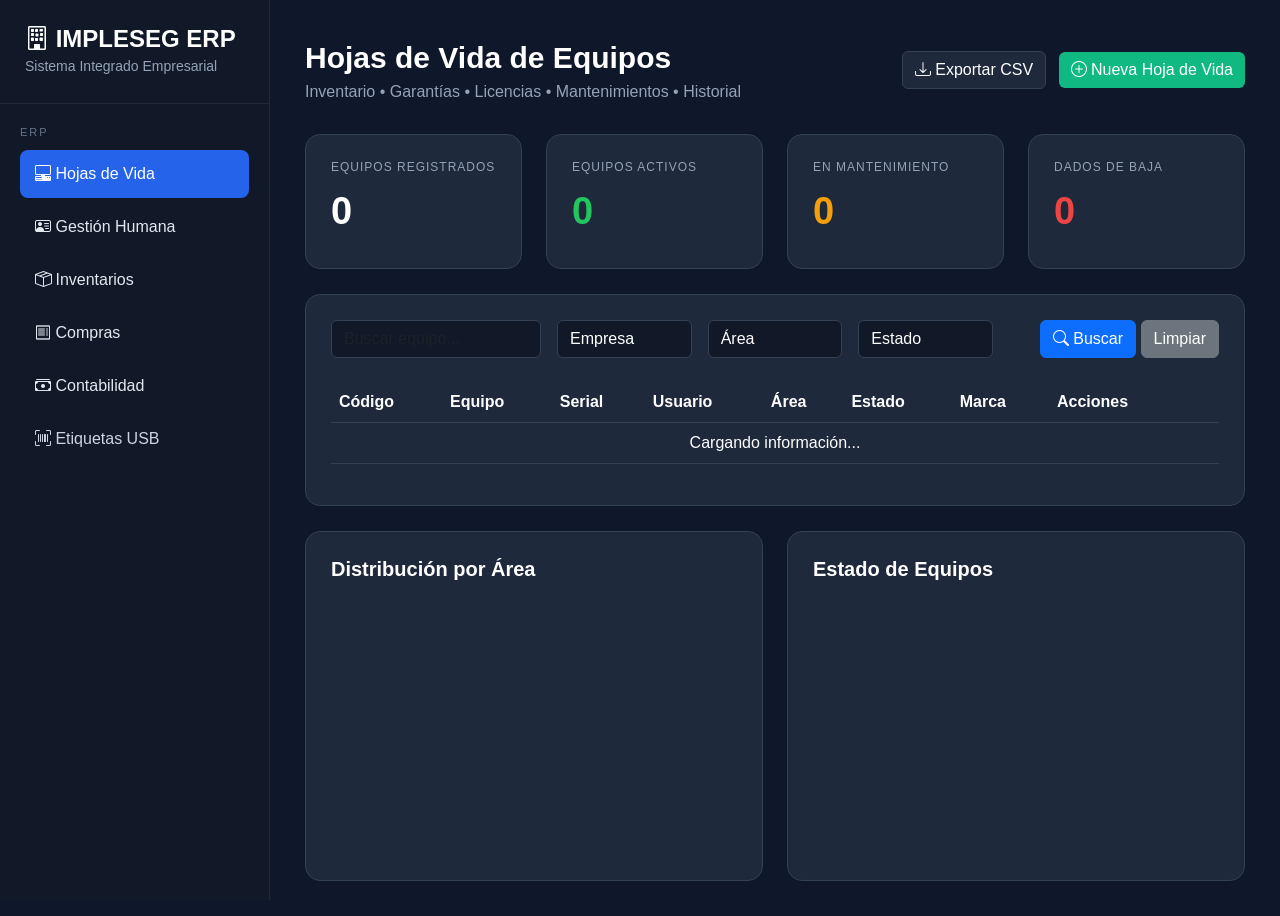
==== app/templates/index.html @ 0f2c344d "V3.0.1 - Reorganización módulo hojas de vida" ====
<!DOCTYPE html>
<html lang="es">

<head>

    <meta charset="UTF-8">

    <meta name="viewport"
          content="width=device-width, initial-scale=1">

    <title>IMPLESEG ERP | Hojas de Vida de Equipos</title>

    <link href="https://cdn.jsdelivr.net/npm/bootstrap@5.3.3/dist/css/bootstrap.min.css"
          rel="stylesheet">

    <link href="https://cdn.jsdelivr.net/npm/bootstrap-icons@1.11.3/font/bootstrap-icons.min.css"
          rel="stylesheet">

    <style>

        *{
            margin:0;
            padding:0;
            box-sizing:border-box;
        }

        body{

            background:#0f172a;

            color:#e2e8f0;

            font-family:
            "Segoe UI",
            sans-serif;

            overflow-x:hidden;

        }

        a{

            text-decoration:none;

        }

        .sidebar{

            position:fixed;

            left:0;

            top:0;

            width:270px;

            height:100vh;

            background:#111827;

            border-right:1px solid #1f2937;

            overflow:auto;

        }

        .brand{

            padding:25px;

            border-bottom:1px solid #1f2937;

        }

        .brand h4{

            margin:0;

            color:white;

            font-weight:700;

        }

        .brand small{

            color:#94a3b8;

        }

        .menu{

            padding:20px;

        }

        .menu-title{

            color:#64748b;

            font-size:11px;

            letter-spacing:2px;

            margin-bottom:10px;

            text-transform:uppercase;

        }

        .menu a{

            display:block;

            color:#cbd5e1;

            padding:12px 15px;

            border-radius:8px;

            margin-bottom:5px;

            transition:.2s;

        }

        .menu a:hover{

            background:#1e293b;

        }

        .menu .active{

            background:#2563eb;

            color:white;

        }

        .content{

            margin-left:270px;

            padding:35px;

        }

        .topbar{

            display:flex;

            justify-content:space-between;

            align-items:center;

            margin-bottom:30px;

        }

        .page-title{

            font-size:30px;

            font-weight:700;

            color:white;

        }

        .page-subtitle{

            color:#94a3b8;

        }

        .btn-success{

            background:#10b981;

            border:none;

        }

        .btn-success:hover{

            background:#059669;

        }

        .btn-dark{

            background:#1e293b;

            border:1px solid #334155;

        }

        .kpi-card{

            background:#1e293b;

            border-radius:15px;

            padding:25px;

            border:1px solid #334155;

            height:100%;

        }

        .kpi-card h6{

            color:#94a3b8;

            text-transform:uppercase;

            font-size:12px;

            letter-spacing:1px;

        }

        .kpi-card h2{

            color:white;

            margin-top:15px;

            font-size:38px;

            font-weight:700;

        }

        .panel{

            margin-top:25px;

            background:#1e293b;

            border-radius:15px;

            border:1px solid #334155;

            padding:25px;

        }

        .panel-title{

            color:white;

            font-weight:600;

            margin-bottom:20px;

        }

        .table-dark{

            --bs-table-bg:#1e293b;

            --bs-table-striped-bg:#17202e;

            --bs-table-border-color:#334155;

        }

        .form-control,
        .form-select{

            background:#111827;

            border:1px solid #334155;

            color:white;

        }

        .form-control:focus,
        .form-select:focus{

            background:#111827;

            color:white;

        }

        .badge-ok{

            background:#10b981;

        }

        .badge-warning{

            background:#f59e0b;

        }

        .badge-danger{

            background:#ef4444;

        }

        .chart-box{

            min-height:350px;

        }

    </style>

</head>

<body>

<div class="sidebar">

    <div class="brand">

        <h4>

            <i class="bi bi-building"></i>

            IMPLESEG ERP

        </h4>

        <small>

            Sistema Integrado Empresarial

        </small>

    </div>

    <div class="menu">

        <div class="menu-title">

            ERP

        </div>

        <a class="active">

            <i class="bi bi-pc-display-horizontal"></i>

            Hojas de Vida

        </a>

        <a>

            <i class="bi bi-person-vcard"></i>

            Gestión Humana

        </a>

        <a>

            <i class="bi bi-box-seam"></i>

            Inventarios

        </a>

        <a>

            <i class="bi bi-receipt"></i>

            Compras

        </a>

        <a>

            <i class="bi bi-cash-stack"></i>

            Contabilidad

        </a>

        <a href="/etiquetas/">

            <i class="bi bi-upc-scan"></i>

            Etiquetas USB

        </a>

    </div>

</div>

<div class="content">

<div class="topbar">

<div>

<div class="page-title">

Hojas de Vida de Equipos

</div>

<div class="page-subtitle">

Inventario • Garantías • Licencias • Mantenimientos • Historial

</div>

</div>

<div>

<button
class="btn btn-dark me-2"
id="btnExportar">

<i class="bi bi-download"></i>

Exportar CSV

</button>

<button
class="btn btn-success"
id="btnNuevo">

<i class="bi bi-plus-circle"></i>

Nueva Hoja de Vida

</button>

</div>

</div>

<div class="row g-4">

<div class="col-lg-3">

<div class="kpi-card">

<h6>

Equipos Registrados

</h6>

<h2 id="kpiTotal">

0

</h2>

</div>

</div>

<div class="col-lg-3">

<div class="kpi-card">

<h6>

Equipos Activos

</h6>

<h2
id="kpiActivos"
style="color:#22c55e;">

0

</h2>

</div>

</div>

<div class="col-lg-3">

<div class="kpi-card">

<h6>

En Mantenimiento

</h6>

<h2
id="kpiMantenimiento"
style="color:#f59e0b;">

0

</h2>

</div>

</div>

<div class="col-lg-3">

<div class="kpi-card">

<h6>

Dados de Baja

</h6>

<h2
id="kpiBaja"
style="color:#ef4444;">

0

</h2>

</div>

</div>

</div>

<div class="panel">

<div class="row g-3 mb-4">

<div class="col-lg-3">

<input
type="text"
class="form-control"
id="buscar"
placeholder="Buscar equipo...">

</div>

<div class="col-lg-2">

<select
class="form-select"
id="filtroEmpresa">

<option value="">Empresa</option>

</select>

</div>

<div class="col-lg-2">

<select
class="form-select"
id="filtroArea">

<option value="">Área</option>

</select>

</div>

<div class="col-lg-2">

<select
class="form-select"
id="filtroEstado">

<option value="">Estado</option>

</select>

</div>

<div class="col-lg-3 text-end">

<button
class="btn btn-primary"
id="btnBuscar">

<i class="bi bi-search"></i>

Buscar

</button>

<button
class="btn btn-secondary"
id="btnLimpiar">

Limpiar

</button>

</div>

</div>

<div class="table-responsive">

<table
class="table table-dark table-hover align-middle">

<thead>

<tr>

<th>Código</th>

<th>Equipo</th>

<th>Serial</th>

<th>Usuario</th>

<th>Área</th>

<th>Estado</th>

<th>Marca</th>

<th width="170">

Acciones

</th>

</tr>

</thead>

<tbody id="tablaEquipos">

<tr>

<td colspan="8"
class="text-center">

Cargando información...

</td>

</tr>

</tbody>

</table>

</div>

</div>

<div class="row">

<div class="col-lg-6">

<div class="panel chart-box">

<h5 class="panel-title">

Distribución por Área

</h5>

<div id="graficaAreas">

</div>

</div>

</div>

<div class="col-lg-6">

<div class="panel chart-box">

<h5 class="panel-title">

Estado de Equipos

</h5>

<div id="graficaEstados">

</div>

</div>

</div>

</div>

<div
class="modal fade"
id="modalEquipo"
tabindex="-1">

<div class="modal-dialog modal-xl">

<div class="modal-content bg-dark text-light">

<div class="modal-header border-secondary">

<h5>

Nueva Hoja de Vida

</h5>

<button
class="btn-close btn-close-white"
data-bs-dismiss="modal">

</button>

</div>

<div class="modal-body">

<form
id="formEquipo">

<div class="row g-3">

<div class="col-lg-3">

<label>

Código

</label>

<input
id="codigo"
class="form-control">

</div>

<div class="col-lg-5">

<label>

Nombre Equipo

</label>

<input
id="nombre_equipo"
class="form-control">

</div>

<div class="col-lg-4">

<label>

Tipo

</label>

<input
id="tipo_equipo"
class="form-control">

</div>

<div class="col-lg-4">

<label>

Serial

</label>

<input
id="serial"
class="form-control">

</div>

<div class="col-lg-4">

<label>

Marca

</label>

<input
id="marca"
class="form-control">

</div>

<div class="col-lg-4">

<label>

Modelo

</label>

<input
id="modelo"
class="form-control">

</div>

<div class="col-lg-6">

<label>

Usuario

</label>

<input
id="usuario_asignado"
class="form-control">

</div>

<div class="col-lg-3">

<label>

Área

</label>

<input
id="area"
class="form-control">

</div>

<div class="col-lg-3">

<label>

Empresa

</label>

<input
id="empresa_id"
type="number"
class="form-control">

</div>

<div class="col-lg-4">

<label>

Estado

</label>

<select
id="estado_equipo"
class="form-select">

<option>ACTIVO</option>

<option>MANTENIMIENTO</option>

<option>BAJA</option>

<option>PRESTAMO</option>

</select>

</div>

<div class="col-lg-8">

<label>

Observaciones

</label>

<textarea
id="observaciones"
rows="3"
class="form-control">

</textarea>

</div>

</div>

</form>

</div>

<div class="modal-footer border-secondary">

<button
class="btn btn-secondary"
data-bs-dismiss="modal">

Cancelar

</button>

<button
class="btn btn-success"
id="guardarEquipo">

Guardar

</button>

</div>

</div>

</div>

</div>
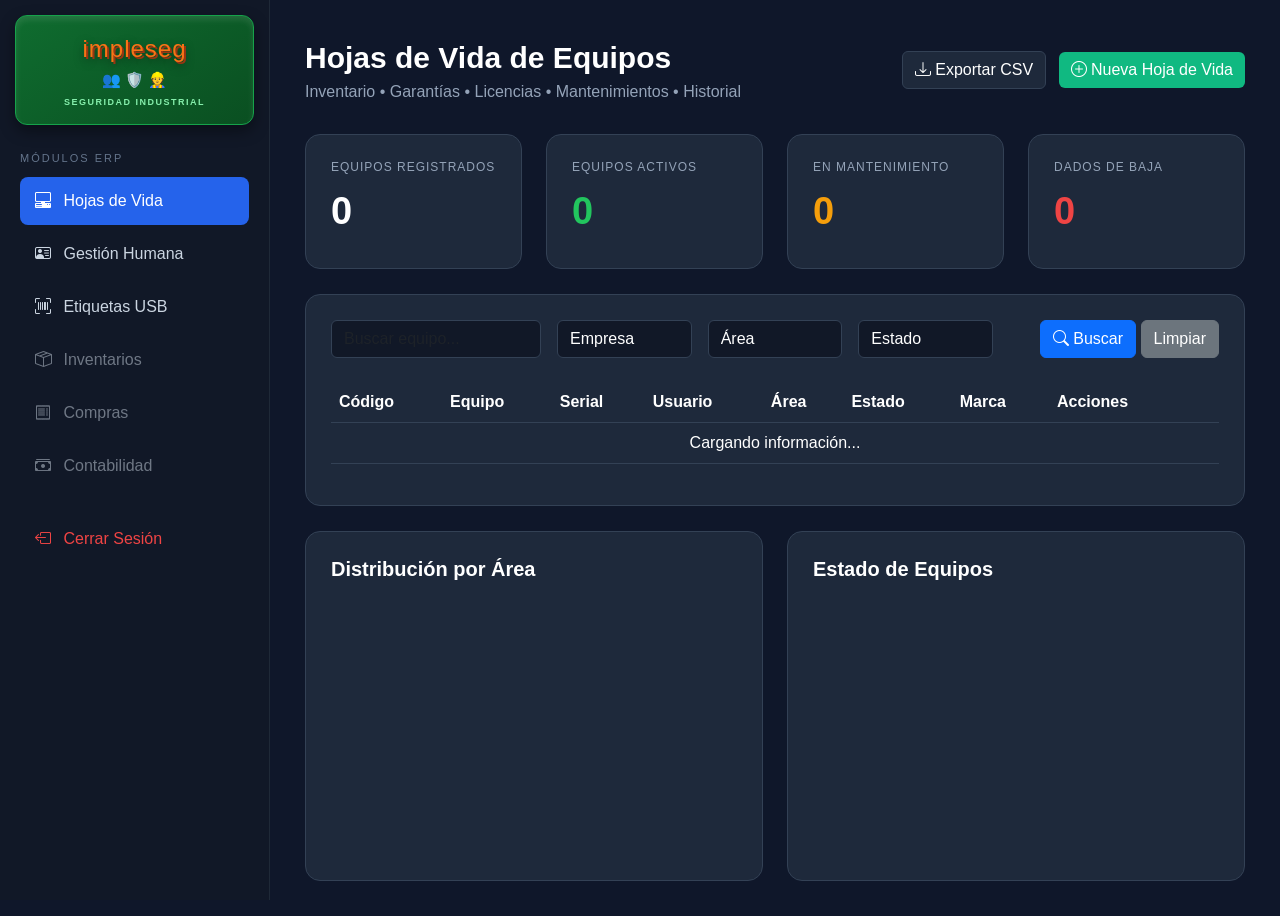
==== commit 1a207f61: "Fix: Unificar logo verde y enlaces de navegacion en index.html" ====
--- a/app/templates/index.html
+++ b/app/templates/index.html
@@ -2,937 +2,446 @@
 <html lang="es">
 
 <head>
-
     <meta charset="UTF-8">
-
-    <meta name="viewport"
-          content="width=device-width, initial-scale=1">
-
+    <meta name="viewport" content="width=device-width, initial-scale=1">
     <title>IMPLESEG ERP | Hojas de Vida de Equipos</title>
-
-    <link href="https://cdn.jsdelivr.net/npm/bootstrap@5.3.3/dist/css/bootstrap.min.css"
-          rel="stylesheet">
-
-    <link href="https://cdn.jsdelivr.net/npm/bootstrap-icons@1.11.3/font/bootstrap-icons.min.css"
-          rel="stylesheet">
+    <link href="https://cdn.jsdelivr.net/npm/bootstrap@5.3.3/dist/css/bootstrap.min.css" rel="stylesheet">
+    <link href="https://cdn.jsdelivr.net/npm/bootstrap-icons@1.11.3/font/bootstrap-icons.min.css" rel="stylesheet">
 
     <style>
-
-        *{
-            margin:0;
-            padding:0;
-            box-sizing:border-box;
-        }
-
-        body{
-
-            background:#0f172a;
-
-            color:#e2e8f0;
-
-            font-family:
-            "Segoe UI",
-            sans-serif;
-
-            overflow-x:hidden;
-
-        }
-
-        a{
-
-            text-decoration:none;
-
-        }
-
-        .sidebar{
-
-            position:fixed;
-
-            left:0;
-
-            top:0;
-
-            width:270px;
-
-            height:100vh;
-
-            background:#111827;
-
-            border-right:1px solid #1f2937;
-
-            overflow:auto;
-
-        }
-
-        .brand{
-
-            padding:25px;
-
-            border-bottom:1px solid #1f2937;
-
-        }
-
-        .brand h4{
-
-            margin:0;
-
-            color:white;
-
-            font-weight:700;
-
-        }
-
-        .brand small{
-
-            color:#94a3b8;
-
-        }
-
-        .menu{
-
-            padding:20px;
-
-        }
-
-        .menu-title{
-
-            color:#64748b;
-
-            font-size:11px;
-
-            letter-spacing:2px;
-
-            margin-bottom:10px;
-
-            text-transform:uppercase;
-
-        }
-
-        .menu a{
-
-            display:block;
-
-            color:#cbd5e1;
-
-            padding:12px 15px;
-
-            border-radius:8px;
-
-            margin-bottom:5px;
-
-            transition:.2s;
-
-        }
-
-        .menu a:hover{
-
-            background:#1e293b;
-
-        }
-
-        .menu .active{
-
-            background:#2563eb;
-
-            color:white;
-
-        }
-
-        .content{
-
-            margin-left:270px;
-
-            padding:35px;
-
-        }
-
-        .topbar{
-
-            display:flex;
-
-            justify-content:space-between;
-
-            align-items:center;
-
-            margin-bottom:30px;
-
-        }
-
-        .page-title{
-
-            font-size:30px;
-
-            font-weight:700;
-
-            color:white;
-
-        }
-
-        .page-subtitle{
-
-            color:#94a3b8;
-
-        }
-
-        .btn-success{
-
-            background:#10b981;
-
-            border:none;
-
-        }
-
-        .btn-success:hover{
-
-            background:#059669;
-
-        }
-
-        .btn-dark{
-
-            background:#1e293b;
-
-            border:1px solid #334155;
-
-        }
-
-        .kpi-card{
-
-            background:#1e293b;
-
-            border-radius:15px;
-
-            padding:25px;
-
-            border:1px solid #334155;
-
-            height:100%;
-
-        }
-
-        .kpi-card h6{
-
-            color:#94a3b8;
-
-            text-transform:uppercase;
-
-            font-size:12px;
-
-            letter-spacing:1px;
-
-        }
-
-        .kpi-card h2{
-
-            color:white;
-
-            margin-top:15px;
-
-            font-size:38px;
-
-            font-weight:700;
-
-        }
-
-        .panel{
-
-            margin-top:25px;
-
-            background:#1e293b;
-
-            border-radius:15px;
-
-            border:1px solid #334155;
-
-            padding:25px;
-
-        }
-
-        .panel-title{
-
-            color:white;
-
-            font-weight:600;
-
-            margin-bottom:20px;
-
-        }
-
-        .table-dark{
-
-            --bs-table-bg:#1e293b;
-
-            --bs-table-striped-bg:#17202e;
-
-            --bs-table-border-color:#334155;
-
+        * {
+            margin: 0;
+            padding: 0;
+            box-sizing: border-box;
+        }
+
+        body {
+            background: #0f172a;
+            color: #e2e8f0;
+            font-family: "Segoe UI", sans-serif;
+            overflow-x: hidden;
+        }
+
+        a {
+            text-decoration: none;
+        }
+
+        .sidebar {
+            position: fixed;
+            left: 0;
+            top: 0;
+            width: 270px;
+            height: 100vh;
+            background: #111827;
+            border-right: 1px solid #1f2937;
+            overflow: auto;
+            padding: 15px;
+        }
+
+        /* BANNER Y LOGO VERDE UNIFICADO */
+        .brand-banner {
+            background: linear-gradient(145deg, #0f6c2f, #0a4f21);
+            padding: 15px;
+            border-radius: 12px;
+            text-align: center;
+            margin-bottom: 20px;
+            box-shadow: inset 0px 4px 6px rgba(255,255,255,0.1), 0px 6px 15px rgba(0,0,0,0.4);
+            border: 1px solid #16a34a;
+            cursor: pointer;
+        }
+
+        .brand-banner .logo-text {
+            font-family: 'Arial Black', sans-serif;
+            font-size: 24px;
+            color: #f97316;
+            text-shadow: 2px 2px 0px #9a3412, 0px 4px 10px rgba(0,0,0,0.5);
+            letter-spacing: 1px;
+            margin-bottom: 2px;
+        }
+
+        .brand-banner .logo-icons {
+            font-size: 15px;
+            margin-bottom: 4px;
+        }
+
+        .brand-banner .logo-sub {
+            font-size: 9px;
+            font-weight: 800;
+            color: #86efac;
+            letter-spacing: 1.5px;
+        }
+
+        .menu {
+            padding: 5px;
+        }
+
+        .menu-title {
+            color: #64748b;
+            font-size: 11px;
+            letter-spacing: 2px;
+            margin-bottom: 10px;
+            text-transform: uppercase;
+        }
+
+        .menu a {
+            display: block;
+            color: #cbd5e1;
+            padding: 12px 15px;
+            border-radius: 8px;
+            margin-bottom: 5px;
+            transition: .2s;
+            cursor: pointer;
+        }
+
+        .menu a:hover {
+            background: #1e293b;
+            color: white;
+        }
+
+        .menu .active {
+            background: #2563eb;
+            color: white;
+        }
+
+        .menu .disabled-link {
+            opacity: 0.5;
+            cursor: not-allowed;
+        }
+
+        .menu .disabled-link:hover {
+            background: transparent;
+            color: #cbd5e1;
+        }
+
+        .content {
+            margin-left: 270px;
+            padding: 35px;
+        }
+
+        .topbar {
+            display: flex;
+            justify-content: space-between;
+            align-items: center;
+            margin-bottom: 30px;
+        }
+
+        .page-title {
+            font-size: 30px;
+            font-weight: 700;
+            color: white;
+        }
+
+        .page-subtitle {
+            color: #94a3b8;
+        }
+
+        .btn-success {
+            background: #10b981;
+            border: none;
+        }
+
+        .btn-success:hover {
+            background: #059669;
+        }
+
+        .btn-dark {
+            background: #1e293b;
+            border: 1px solid #334155;
+        }
+
+        .kpi-card {
+            background: #1e293b;
+            border-radius: 15px;
+            padding: 25px;
+            border: 1px solid #334155;
+            height: 100%;
+        }
+
+        .kpi-card h6 {
+            color: #94a3b8;
+            text-transform: uppercase;
+            font-size: 12px;
+            letter-spacing: 1px;
+        }
+
+        .kpi-card h2 {
+            color: white;
+            margin-top: 15px;
+            font-size: 38px;
+            font-weight: 700;
+        }
+
+        .panel {
+            margin-top: 25px;
+            background: #1e293b;
+            border-radius: 15px;
+            border: 1px solid #334155;
+            padding: 25px;
+        }
+
+        .panel-title {
+            color: white;
+            font-weight: 600;
+            margin-bottom: 20px;
+        }
+
+        .table-dark {
+            --bs-table-bg: #1e293b;
+            --bs-table-striped-bg: #17202e;
+            --bs-table-border-color: #334155;
         }
 
         .form-control,
-        .form-select{
-
-            background:#111827;
-
-            border:1px solid #334155;
-
-            color:white;
-
+        .form-select {
+            background: #111827;
+            border: 1px solid #334155;
+            color: white;
         }
 
         .form-control:focus,
-        .form-select:focus{
-
-            background:#111827;
-
-            color:white;
-
-        }
-
-        .badge-ok{
-
-            background:#10b981;
-
-        }
-
-        .badge-warning{
-
-            background:#f59e0b;
-
-        }
-
-        .badge-danger{
-
-            background:#ef4444;
-
-        }
-
-        .chart-box{
-
-            min-height:350px;
-
-        }
-
+        .form-select:focus {
+            background: #111827;
+            color: white;
+        }
+
+        .chart-box {
+            min-height: 350px;
+        }
     </style>
-
 </head>
 
 <body>
 
-<div class="sidebar">
-
-    <div class="brand">
-
-        <h4>
-
-            <i class="bi bi-building"></i>
-
-            IMPLESEG ERP
-
-        </h4>
-
-        <small>
-
-            Sistema Integrado Empresarial
-
-        </small>
-
+    <!-- NAVEGACIÓN LATERAL UNIFICADA -->
+    <div class="sidebar">
+        <div class="brand-banner" onclick="window.location.href='/'">
+            <div class="logo-text">impleseg</div>
+            <div class="logo-icons">👥 🛡️ 👷</div>
+            <div class="logo-sub">SEGURIDAD INDUSTRIAL</div>
+        </div>
+
+        <div class="menu">
+            <div class="menu-title">MÓDULOS ERP</div>
+
+            <!-- ENLACES NAVEGABLES FUNCIONALES -->
+            <a href="/hojas_vida" class="active">
+                <i class="bi bi-pc-display-horizontal me-2"></i> Hojas de Vida
+            </a>
+
+            <a href="/gestion-humana">
+                <i class="bi bi-person-vcard me-2"></i> Gestión Humana
+            </a>
+
+            <a href="/etiquetas_usb">
+                <i class="bi bi-upc-scan me-2"></i> Etiquetas USB
+            </a>
+
+            <!-- MÓDULOS EN DESARROLLO -->
+            <a class="disabled-link">
+                <i class="bi bi-box-seam me-2"></i> Inventarios
+            </a>
+
+            <a class="disabled-link">
+                <i class="bi bi-receipt me-2"></i> Compras
+            </a>
+
+            <a class="disabled-link">
+                <i class="bi bi-cash-stack me-2"></i> Contabilidad
+            </a>
+
+            <!-- CERRAR SESIÓN -->
+            <a href="/logout" style="color:#ef4444; margin-top:25px;">
+                <i class="bi bi-box-arrow-left me-2"></i> Cerrar Sesión
+            </a>
+        </div>
     </div>
 
-    <div class="menu">
-
-        <div class="menu-title">
-
-            ERP
-
-        </div>
-
-        <a class="active">
-
-            <i class="bi bi-pc-display-horizontal"></i>
-
-            Hojas de Vida
-
-        </a>
-
-        <a>
-
-            <i class="bi bi-person-vcard"></i>
-
-            Gestión Humana
-
-        </a>
-
-        <a>
-
-            <i class="bi bi-box-seam"></i>
-
-            Inventarios
-
-        </a>
-
-        <a>
-
-            <i class="bi bi-receipt"></i>
-
-            Compras
-
-        </a>
-
-        <a>
-
-            <i class="bi bi-cash-stack"></i>
-
-            Contabilidad
-
-        </a>
-
-        <a href="/etiquetas/">
-
-            <i class="bi bi-upc-scan"></i>
-
-            Etiquetas USB
-
-        </a>
-
+    <!-- CONTENIDO PRINCIPAL -->
+    <div class="content">
+        <div class="topbar">
+            <div>
+                <div class="page-title">Hojas de Vida de Equipos</div>
+                <div class="page-subtitle">Inventario • Garantías • Licencias • Mantenimientos • Historial</div>
+            </div>
+            <div>
+                <button class="btn btn-dark me-2" id="btnExportar">
+                    <i class="bi bi-download"></i> Exportar CSV
+                </button>
+                <button class="btn btn-success" id="btnNuevo" data-bs-toggle="modal" data-bs-target="#modalEquipo">
+                    <i class="bi bi-plus-circle"></i> Nueva Hoja de Vida
+                </button>
+            </div>
+        </div>
+
+        <!-- INDICADORES (KPIs) -->
+        <div class="row g-4">
+            <div class="col-lg-3">
+                <div class="kpi-card">
+                    <h6>Equipos Registrados</h6>
+                    <h2 id="kpiTotal">0</h2>
+                </div>
+            </div>
+            <div class="col-lg-3">
+                <div class="kpi-card">
+                    <h6>Equipos Activos</h6>
+                    <h2 id="kpiActivos" style="color:#22c55e;">0</h2>
+                </div>
+            </div>
+            <div class="col-lg-3">
+                <div class="kpi-card">
+                    <h6>En Mantenimiento</h6>
+                    <h2 id="kpiMantenimiento" style="color:#f59e0b;">0</h2>
+                </div>
+            </div>
+            <div class="col-lg-3">
+                <div class="kpi-card">
+                    <h6>Dados de Baja</h6>
+                    <h2 id="kpiBaja" style="color:#ef4444;">0</h2>
+                </div>
+            </div>
+        </div>
+
+        <!-- TABLA Y FILTROS -->
+        <div class="panel">
+            <div class="row g-3 mb-4">
+                <div class="col-lg-3">
+                    <input type="text" class="form-control" id="buscar" placeholder="Buscar equipo...">
+                </div>
+                <div class="col-lg-2">
+                    <select class="form-select" id="filtroEmpresa">
+                        <option value="">Empresa</option>
+                    </select>
+                </div>
+                <div class="col-lg-2">
+                    <select class="form-select" id="filtroArea">
+                        <option value="">Área</option>
+                    </select>
+                </div>
+                <div class="col-lg-2">
+                    <select class="form-select" id="filtroEstado">
+                        <option value="">Estado</option>
+                    </select>
+                </div>
+                <div class="col-lg-3 text-end">
+                    <button class="btn btn-primary" id="btnBuscar">
+                        <i class="bi bi-search"></i> Buscar
+                    </button>
+                    <button class="btn btn-secondary" id="btnLimpiar">Limpiar</button>
+                </div>
+            </div>
+
+            <div class="table-responsive">
+                <table class="table table-dark table-hover align-middle">
+                    <thead>
+                        <tr>
+                            <th>Código</th>
+                            <th>Equipo</th>
+                            <th>Serial</th>
+                            <th>Usuario</th>
+                            <th>Área</th>
+                            <th>Estado</th>
+                            <th>Marca</th>
+                            <th width="170">Acciones</th>
+                        </tr>
+                    </thead>
+                    <tbody id="tablaEquipos">
+                        <tr>
+                            <td colspan="8" class="text-center">Cargando información...</td>
+                        </tr>
+                    </tbody>
+                </table>
+            </div>
+        </div>
+
+        <!-- GRÁFICAS -->
+        <div class="row">
+            <div class="col-lg-6">
+                <div class="panel chart-box">
+                    <h5 class="panel-title">Distribución por Área</h5>
+                    <div id="graficaAreas"></div>
+                </div>
+            </div>
+            <div class="col-lg-6">
+                <div class="panel chart-box">
+                    <h5 class="panel-title">Estado de Equipos</h5>
+                    <div id="graficaEstados"></div>
+                </div>
+            </div>
+        </div>
     </div>
 
-</div>
-
-<div class="content">
-
-<div class="topbar">
-
-<div>
-
-<div class="page-title">
-
-Hojas de Vida de Equipos
-
-</div>
-
-<div class="page-subtitle">
-
-Inventario • Garantías • Licencias • Mantenimientos • Historial
-
-</div>
-
-</div>
-
-<div>
-
-<button
-class="btn btn-dark me-2"
-id="btnExportar">
-
-<i class="bi bi-download"></i>
-
-Exportar CSV
-
-</button>
-
-<button
-class="btn btn-success"
-id="btnNuevo">
-
-<i class="bi bi-plus-circle"></i>
-
-Nueva Hoja de Vida
-
-</button>
-
-</div>
-
-</div>
-
-<div class="row g-4">
-
-<div class="col-lg-3">
-
-<div class="kpi-card">
-
-<h6>
-
-Equipos Registrados
-
-</h6>
-
-<h2 id="kpiTotal">
-
-0
-
-</h2>
-
-</div>
-
-</div>
-
-<div class="col-lg-3">
-
-<div class="kpi-card">
-
-<h6>
-
-Equipos Activos
-
-</h6>
-
-<h2
-id="kpiActivos"
-style="color:#22c55e;">
-
-0
-
-</h2>
-
-</div>
-
-</div>
-
-<div class="col-lg-3">
-
-<div class="kpi-card">
-
-<h6>
-
-En Mantenimiento
-
-</h6>
-
-<h2
-id="kpiMantenimiento"
-style="color:#f59e0b;">
-
-0
-
-</h2>
-
-</div>
-
-</div>
-
-<div class="col-lg-3">
-
-<div class="kpi-card">
-
-<h6>
-
-Dados de Baja
-
-</h6>
-
-<h2
-id="kpiBaja"
-style="color:#ef4444;">
-
-0
-
-</h2>
-
-</div>
-
-</div>
-
-</div>
-
-<div class="panel">
-
-<div class="row g-3 mb-4">
-
-<div class="col-lg-3">
-
-<input
-type="text"
-class="form-control"
-id="buscar"
-placeholder="Buscar equipo...">
-
-</div>
-
-<div class="col-lg-2">
-
-<select
-class="form-select"
-id="filtroEmpresa">
-
-<option value="">Empresa</option>
-
-</select>
-
-</div>
-
-<div class="col-lg-2">
-
-<select
-class="form-select"
-id="filtroArea">
-
-<option value="">Área</option>
-
-</select>
-
-</div>
-
-<div class="col-lg-2">
-
-<select
-class="form-select"
-id="filtroEstado">
-
-<option value="">Estado</option>
-
-</select>
-
-</div>
-
-<div class="col-lg-3 text-end">
-
-<button
-class="btn btn-primary"
-id="btnBuscar">
-
-<i class="bi bi-search"></i>
-
-Buscar
-
-</button>
-
-<button
-class="btn btn-secondary"
-id="btnLimpiar">
-
-Limpiar
-
-</button>
-
-</div>
-
-</div>
-
-<div class="table-responsive">
-
-<table
-class="table table-dark table-hover align-middle">
-
-<thead>
-
-<tr>
-
-<th>Código</th>
-
-<th>Equipo</th>
-
-<th>Serial</th>
-
-<th>Usuario</th>
-
-<th>Área</th>
-
-<th>Estado</th>
-
-<th>Marca</th>
-
-<th width="170">
-
-Acciones
-
-</th>
-
-</tr>
-
-</thead>
-
-<tbody id="tablaEquipos">
-
-<tr>
-
-<td colspan="8"
-class="text-center">
-
-Cargando información...
-
-</td>
-
-</tr>
-
-</tbody>
-
-</table>
-
-</div>
-
-</div>
-
-<div class="row">
-
-<div class="col-lg-6">
-
-<div class="panel chart-box">
-
-<h5 class="panel-title">
-
-Distribución por Área
-
-</h5>
-
-<div id="graficaAreas">
-
-</div>
-
-</div>
-
-</div>
-
-<div class="col-lg-6">
-
-<div class="panel chart-box">
-
-<h5 class="panel-title">
-
-Estado de Equipos
-
-</h5>
-
-<div id="graficaEstados">
-
-</div>
-
-</div>
-
-</div>
-
-</div>
-
-<div
-class="modal fade"
-id="modalEquipo"
-tabindex="-1">
-
-<div class="modal-dialog modal-xl">
-
-<div class="modal-content bg-dark text-light">
-
-<div class="modal-header border-secondary">
-
-<h5>
-
-Nueva Hoja de Vida
-
-</h5>
-
-<button
-class="btn-close btn-close-white"
-data-bs-dismiss="modal">
-
-</button>
-
-</div>
-
-<div class="modal-body">
-
-<form
-id="formEquipo">
-
-<div class="row g-3">
-
-<div class="col-lg-3">
-
-<label>
-
-Código
-
-</label>
-
-<input
-id="codigo"
-class="form-control">
-
-</div>
-
-<div class="col-lg-5">
-
-<label>
-
-Nombre Equipo
-
-</label>
-
-<input
-id="nombre_equipo"
-class="form-control">
-
-</div>
-
-<div class="col-lg-4">
-
-<label>
-
-Tipo
-
-</label>
-
-<input
-id="tipo_equipo"
-class="form-control">
-
-</div>
-
-<div class="col-lg-4">
-
-<label>
-
-Serial
-
-</label>
-
-<input
-id="serial"
-class="form-control">
-
-</div>
-
-<div class="col-lg-4">
-
-<label>
-
-Marca
-
-</label>
-
-<input
-id="marca"
-class="form-control">
-
-</div>
-
-<div class="col-lg-4">
-
-<label>
-
-Modelo
-
-</label>
-
-<input
-id="modelo"
-class="form-control">
-
-</div>
-
-<div class="col-lg-6">
-
-<label>
-
-Usuario
-
-</label>
-
-<input
-id="usuario_asignado"
-class="form-control">
-
-</div>
-
-<div class="col-lg-3">
-
-<label>
-
-Área
-
-</label>
-
-<input
-id="area"
-class="form-control">
-
-</div>
-
-<div class="col-lg-3">
-
-<label>
-
-Empresa
-
-</label>
-
-<input
-id="empresa_id"
-type="number"
-class="form-control">
-
-</div>
-
-<div class="col-lg-4">
-
-<label>
-
-Estado
-
-</label>
-
-<select
-id="estado_equipo"
-class="form-select">
-
-<option>ACTIVO</option>
-
-<option>MANTENIMIENTO</option>
-
-<option>BAJA</option>
-
-<option>PRESTAMO</option>
-
-</select>
-
-</div>
-
-<div class="col-lg-8">
-
-<label>
-
-Observaciones
-
-</label>
-
-<textarea
-id="observaciones"
-rows="3"
-class="form-control">
-
-</textarea>
-
-</div>
-
-</div>
-
-</form>
-
-</div>
-
-<div class="modal-footer border-secondary">
-
-<button
-class="btn btn-secondary"
-data-bs-dismiss="modal">
-
-Cancelar
-
-</button>
-
-<button
-class="btn btn-success"
-id="guardarEquipo">
-
-Guardar
-
-</button>
-
-</div>
-
-</div>
-
-</div>
-
-</div>
-
-
-
+    <!-- MODAL NUEVO EQUIPO -->
+    <div class="modal fade" id="modalEquipo" tabindex="-1">
+        <div class="modal-dialog modal-xl">
+            <div class="modal-content bg-dark text-light">
+                <div class="modal-header border-secondary">
+                    <h5>Nueva Hoja de Vida</h5>
+                    <button class="btn-close btn-close-white" data-bs-dismiss="modal"></button>
+                </div>
+                <div class="modal-body">
+                    <form id="formEquipo">
+                        <div class="row g-3">
+                            <div class="col-lg-3">
+                                <label>Código</label>
+                                <input id="codigo" class="form-control">
+                            </div>
+                            <div class="col-lg-5">
+                                <label>Nombre Equipo</label>
+                                <input id="nombre_equipo" class="form-control">
+                            </div>
+                            <div class="col-lg-4">
+                                <label>Tipo</label>
+                                <input id="tipo_equipo" class="form-control">
+                            </div>
+                            <div class="col-lg-4">
+                                <label>Serial</label>
+                                <input id="serial" class="form-control">
+                            </div>
+                            <div class="col-lg-4">
+                                <label>Marca</label>
+                                <input id="marca" class="form-control">
+                            </div>
+                            <div class="col-lg-4">
+                                <label>Modelo</label>
+                                <input id="modelo" class="form-control">
+                            </div>
+                            <div class="col-lg-6">
+                                <label>Usuario</label>
+                                <input id="usuario_asignado" class="form-control">
+                            </div>
+                            <div class="col-lg-3">
+                                <label>Área</label>
+                                <input id="area" class="form-control">
+                            </div>
+                            <div class="col-lg-3">
+                                <label>Empresa</label>
+                                <input id="empresa_id" type="number" class="form-control">
+                            </div>
+                            <div class="col-lg-4">
+                                <label>Estado</label>
+                                <select id="estado_equipo" class="form-select">
+                                    <option>ACTIVO</option>
+                                    <option>MANTENIMIENTO</option>
+                                    <option>BAJA</option>
+                                    <option>PRESTAMO</option>
+                                </select>
+                            </div>
+                            <div class="col-lg-8">
+                                <label>Observaciones</label>
+                                <textarea id="observaciones" rows="3" class="form-control"></textarea>
+                            </div>
+                        </div>
+                    </form>
+                </div>
+                <div class="modal-footer border-secondary">
+                    <button class="btn btn-secondary" data-bs-dismiss="modal">Cancelar</button>
+                    <button class="btn btn-success" id="guardarEquipo">Guardar</button>
+                </div>
+            </div>
+        </div>
+    </div>
+
+    <script src="https://cdn.jsdelivr.net/npm/bootstrap@5.3.3/dist/js/bootstrap.bundle.min.js"></script>
+</body>
+
+</html>
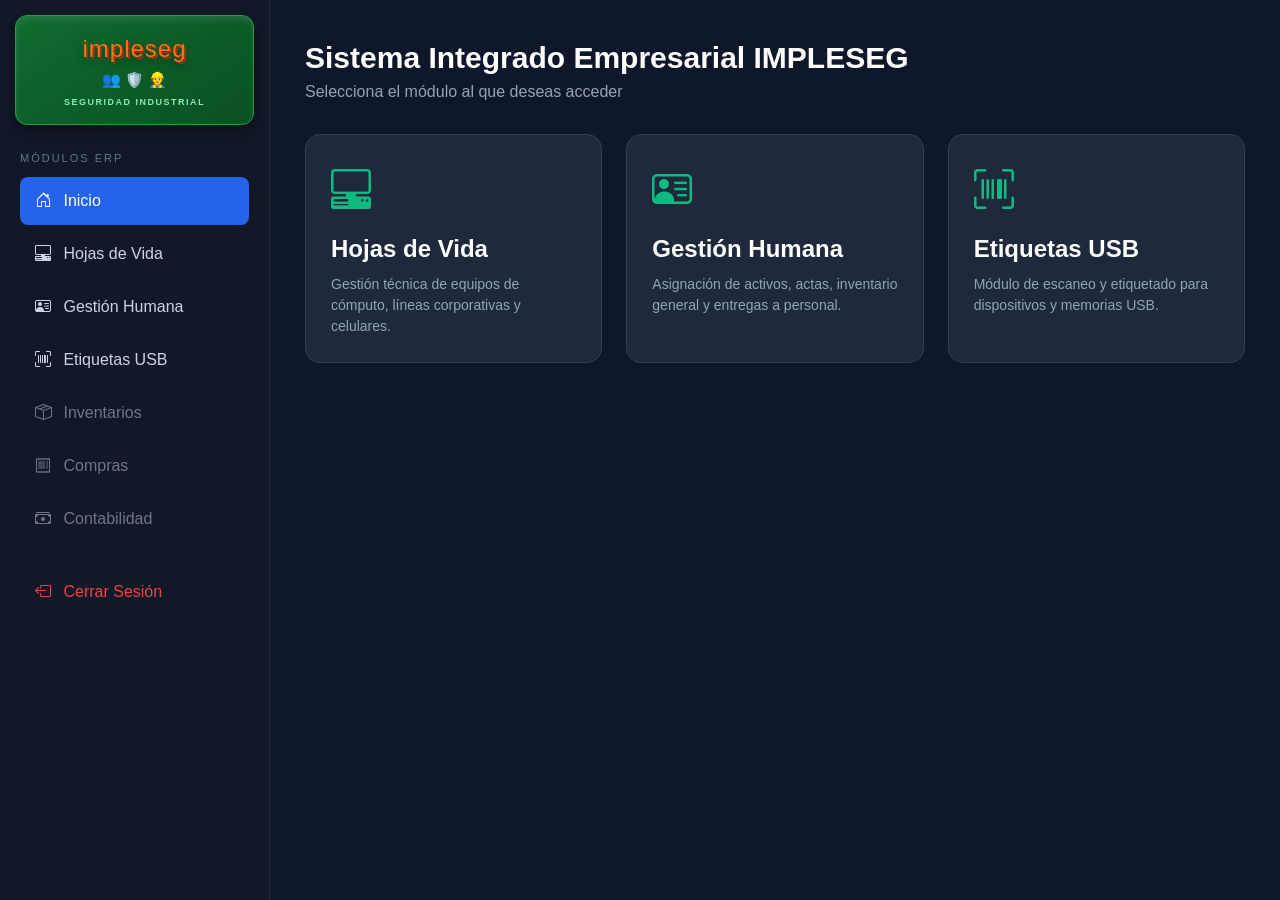
==== commit 68d8ff67: "Fix: Aplicar pantalla de login y unificar panel principal index.html" ====
--- a/app/templates/index.html
+++ b/app/templates/index.html
@@ -4,215 +4,66 @@
 <head>
     <meta charset="UTF-8">
     <meta name="viewport" content="width=device-width, initial-scale=1">
-    <title>IMPLESEG ERP | Hojas de Vida de Equipos</title>
+    <title>IMPLESEG ERP | Panel Principal</title>
     <link href="https://cdn.jsdelivr.net/npm/bootstrap@5.3.3/dist/css/bootstrap.min.css" rel="stylesheet">
     <link href="https://cdn.jsdelivr.net/npm/bootstrap-icons@1.11.3/font/bootstrap-icons.min.css" rel="stylesheet">
 
     <style>
-        * {
-            margin: 0;
-            padding: 0;
-            box-sizing: border-box;
+        * { margin: 0; padding: 0; box-sizing: border-box; }
+        body { background: #0f172a; color: #e2e8f0; font-family: "Segoe UI", sans-serif; overflow-x: hidden; }
+        a { text-decoration: none; }
+
+        .sidebar {
+            position: fixed; left: 0; top: 0; width: 270px; height: 100vh;
+            background: #111827; border-right: 1px solid #1f2937; overflow: auto; padding: 15px;
         }
 
-        body {
-            background: #0f172a;
-            color: #e2e8f0;
-            font-family: "Segoe UI", sans-serif;
-            overflow-x: hidden;
-        }
-
-        a {
-            text-decoration: none;
-        }
-
-        .sidebar {
-            position: fixed;
-            left: 0;
-            top: 0;
-            width: 270px;
-            height: 100vh;
-            background: #111827;
-            border-right: 1px solid #1f2937;
-            overflow: auto;
-            padding: 15px;
-        }
-
-        /* BANNER Y LOGO VERDE UNIFICADO */
         .brand-banner {
             background: linear-gradient(145deg, #0f6c2f, #0a4f21);
-            padding: 15px;
-            border-radius: 12px;
-            text-align: center;
-            margin-bottom: 20px;
+            padding: 15px; border-radius: 12px; text-align: center; margin-bottom: 20px;
             box-shadow: inset 0px 4px 6px rgba(255,255,255,0.1), 0px 6px 15px rgba(0,0,0,0.4);
-            border: 1px solid #16a34a;
-            cursor: pointer;
+            border: 1px solid #16a34a; cursor: pointer;
         }
 
         .brand-banner .logo-text {
-            font-family: 'Arial Black', sans-serif;
-            font-size: 24px;
-            color: #f97316;
-            text-shadow: 2px 2px 0px #9a3412, 0px 4px 10px rgba(0,0,0,0.5);
-            letter-spacing: 1px;
-            margin-bottom: 2px;
+            font-family: 'Arial Black', sans-serif; font-size: 24px; color: #f97316;
+            text-shadow: 2px 2px 0px #9a3412, 0px 4px 10px rgba(0,0,0,0.5); letter-spacing: 1px; margin-bottom: 2px;
         }
 
-        .brand-banner .logo-icons {
-            font-size: 15px;
-            margin-bottom: 4px;
+        .brand-banner .logo-icons { font-size: 15px; margin-bottom: 4px; }
+        .brand-banner .logo-sub { font-size: 9px; font-weight: 800; color: #86efac; letter-spacing: 1.5px; }
+
+        .menu { padding: 5px; }
+        .menu-title { color: #64748b; font-size: 11px; letter-spacing: 2px; margin-bottom: 10px; text-transform: uppercase; }
+
+        .menu a {
+            display: block; color: #cbd5e1; padding: 12px 15px; border-radius: 8px;
+            margin-bottom: 5px; transition: .2s; cursor: pointer;
         }
 
-        .brand-banner .logo-sub {
-            font-size: 9px;
-            font-weight: 800;
-            color: #86efac;
-            letter-spacing: 1.5px;
+        .menu a:hover { background: #1e293b; color: white; }
+        .menu .active { background: #2563eb; color: white; }
+        .menu .disabled-link { opacity: 0.5; cursor: not-allowed; }
+        .menu .disabled-link:hover { background: transparent; color: #cbd5e1; }
+
+        .content { margin-left: 270px; padding: 35px; }
+        .page-title { font-size: 30px; font-weight: 700; color: white; }
+        .page-subtitle { color: #94a3b8; margin-bottom: 30px; }
+
+        .module-card {
+            background: #1e293b; border-radius: 15px; padding: 25px; border: 1px solid #334155;
+            transition: transform .2s, border-color .2s; cursor: pointer; height: 100%;
         }
 
-        .menu {
-            padding: 5px;
-        }
-
-        .menu-title {
-            color: #64748b;
-            font-size: 11px;
-            letter-spacing: 2px;
-            margin-bottom: 10px;
-            text-transform: uppercase;
-        }
-
-        .menu a {
-            display: block;
-            color: #cbd5e1;
-            padding: 12px 15px;
-            border-radius: 8px;
-            margin-bottom: 5px;
-            transition: .2s;
-            cursor: pointer;
-        }
-
-        .menu a:hover {
-            background: #1e293b;
-            color: white;
-        }
-
-        .menu .active {
-            background: #2563eb;
-            color: white;
-        }
-
-        .menu .disabled-link {
-            opacity: 0.5;
-            cursor: not-allowed;
-        }
-
-        .menu .disabled-link:hover {
-            background: transparent;
-            color: #cbd5e1;
-        }
-
-        .content {
-            margin-left: 270px;
-            padding: 35px;
-        }
-
-        .topbar {
-            display: flex;
-            justify-content: space-between;
-            align-items: center;
-            margin-bottom: 30px;
-        }
-
-        .page-title {
-            font-size: 30px;
-            font-weight: 700;
-            color: white;
-        }
-
-        .page-subtitle {
-            color: #94a3b8;
-        }
-
-        .btn-success {
-            background: #10b981;
-            border: none;
-        }
-
-        .btn-success:hover {
-            background: #059669;
-        }
-
-        .btn-dark {
-            background: #1e293b;
-            border: 1px solid #334155;
-        }
-
-        .kpi-card {
-            background: #1e293b;
-            border-radius: 15px;
-            padding: 25px;
-            border: 1px solid #334155;
-            height: 100%;
-        }
-
-        .kpi-card h6 {
-            color: #94a3b8;
-            text-transform: uppercase;
-            font-size: 12px;
-            letter-spacing: 1px;
-        }
-
-        .kpi-card h2 {
-            color: white;
-            margin-top: 15px;
-            font-size: 38px;
-            font-weight: 700;
-        }
-
-        .panel {
-            margin-top: 25px;
-            background: #1e293b;
-            border-radius: 15px;
-            border: 1px solid #334155;
-            padding: 25px;
-        }
-
-        .panel-title {
-            color: white;
-            font-weight: 600;
-            margin-bottom: 20px;
-        }
-
-        .table-dark {
-            --bs-table-bg: #1e293b;
-            --bs-table-striped-bg: #17202e;
-            --bs-table-border-color: #334155;
-        }
-
-        .form-control,
-        .form-select {
-            background: #111827;
-            border: 1px solid #334155;
-            color: white;
-        }
-
-        .form-control:focus,
-        .form-select:focus {
-            background: #111827;
-            color: white;
-        }
-
-        .chart-box {
-            min-height: 350px;
-        }
+        .module-card:hover { transform: translateY(-5px); border-color: #10b981; }
+        .module-card i { font-size: 40px; color: #10b981; margin-bottom: 15px; display: block; }
+        .module-card h4 { color: white; font-weight: 700; margin-bottom: 10px; }
+        .module-card p { color: #94a3b8; font-size: 14px; margin: 0; }
     </style>
 </head>
 
 <body>
 
-    <!-- NAVEGACIÓN LATERAL UNIFICADA -->
     <div class="sidebar">
         <div class="brand-banner" onclick="window.location.href='/'">
             <div class="logo-text">impleseg</div>
@@ -222,226 +73,46 @@
 
         <div class="menu">
             <div class="menu-title">MÓDULOS ERP</div>
-
-            <!-- ENLACES NAVEGABLES FUNCIONALES -->
-            <a href="/hojas_vida" class="active">
-                <i class="bi bi-pc-display-horizontal me-2"></i> Hojas de Vida
-            </a>
-
-            <a href="/gestion-humana">
-                <i class="bi bi-person-vcard me-2"></i> Gestión Humana
-            </a>
-
-            <a href="/etiquetas_usb">
-                <i class="bi bi-upc-scan me-2"></i> Etiquetas USB
-            </a>
-
-            <!-- MÓDULOS EN DESARROLLO -->
-            <a class="disabled-link">
-                <i class="bi bi-box-seam me-2"></i> Inventarios
-            </a>
-
-            <a class="disabled-link">
-                <i class="bi bi-receipt me-2"></i> Compras
-            </a>
-
-            <a class="disabled-link">
-                <i class="bi bi-cash-stack me-2"></i> Contabilidad
-            </a>
-
-            <!-- CERRAR SESIÓN -->
-            <a href="/logout" style="color:#ef4444; margin-top:25px;">
-                <i class="bi bi-box-arrow-left me-2"></i> Cerrar Sesión
-            </a>
+            <a href="/" class="active"><i class="bi bi-house-door me-2"></i> Inicio</a>
+            <a href="/hojas_vida"><i class="bi bi-pc-display-horizontal me-2"></i> Hojas de Vida</a>
+            <a href="/gestion-humana"><i class="bi bi-person-vcard me-2"></i> Gestión Humana</a>
+            <a href="/etiquetas_usb"><i class="bi bi-upc-scan me-2"></i> Etiquetas USB</a>
+            <a class="disabled-link"><i class="bi bi-box-seam me-2"></i> Inventarios</a>
+            <a class="disabled-link"><i class="bi bi-receipt me-2"></i> Compras</a>
+            <a class="disabled-link"><i class="bi bi-cash-stack me-2"></i> Contabilidad</a>
+            <a href="/logout" style="color:#ef4444; margin-top:25px;"><i class="bi bi-box-arrow-left me-2"></i> Cerrar Sesión</a>
         </div>
     </div>
 
-    <!-- CONTENIDO PRINCIPAL -->
     <div class="content">
-        <div class="topbar">
-            <div>
-                <div class="page-title">Hojas de Vida de Equipos</div>
-                <div class="page-subtitle">Inventario • Garantías • Licencias • Mantenimientos • Historial</div>
-            </div>
-            <div>
-                <button class="btn btn-dark me-2" id="btnExportar">
-                    <i class="bi bi-download"></i> Exportar CSV
-                </button>
-                <button class="btn btn-success" id="btnNuevo" data-bs-toggle="modal" data-bs-target="#modalEquipo">
-                    <i class="bi bi-plus-circle"></i> Nueva Hoja de Vida
-                </button>
-            </div>
-        </div>
+        <div class="page-title">Sistema Integrado Empresarial IMPLESEG</div>
+        <div class="page-subtitle">Selecciona el módulo al que deseas acceder</div>
 
-        <!-- INDICADORES (KPIs) -->
         <div class="row g-4">
-            <div class="col-lg-3">
-                <div class="kpi-card">
-                    <h6>Equipos Registrados</h6>
-                    <h2 id="kpiTotal">0</h2>
+            <div class="col-md-4">
+                <div class="module-card" onclick="window.location.href='/hojas_vida'">
+                    <i class="bi bi-pc-display-horizontal"></i>
+                    <h4>Hojas de Vida</h4>
+                    <p>Gestión técnica de equipos de cómputo, líneas corporativas y celulares.</p>
                 </div>
             </div>
-            <div class="col-lg-3">
-                <div class="kpi-card">
-                    <h6>Equipos Activos</h6>
-                    <h2 id="kpiActivos" style="color:#22c55e;">0</h2>
+            <div class="col-md-4">
+                <div class="module-card" onclick="window.location.href='/gestion-humana'">
+                    <i class="bi bi-person-vcard"></i>
+                    <h4>Gestión Humana</h4>
+                    <p>Asignación de activos, actas, inventario general y entregas a personal.</p>
                 </div>
             </div>
-            <div class="col-lg-3">
-                <div class="kpi-card">
-                    <h6>En Mantenimiento</h6>
-                    <h2 id="kpiMantenimiento" style="color:#f59e0b;">0</h2>
-                </div>
-            </div>
-            <div class="col-lg-3">
-                <div class="kpi-card">
-                    <h6>Dados de Baja</h6>
-                    <h2 id="kpiBaja" style="color:#ef4444;">0</h2>
-                </div>
-            </div>
-        </div>
-
-        <!-- TABLA Y FILTROS -->
-        <div class="panel">
-            <div class="row g-3 mb-4">
-                <div class="col-lg-3">
-                    <input type="text" class="form-control" id="buscar" placeholder="Buscar equipo...">
-                </div>
-                <div class="col-lg-2">
-                    <select class="form-select" id="filtroEmpresa">
-                        <option value="">Empresa</option>
-                    </select>
-                </div>
-                <div class="col-lg-2">
-                    <select class="form-select" id="filtroArea">
-                        <option value="">Área</option>
-                    </select>
-                </div>
-                <div class="col-lg-2">
-                    <select class="form-select" id="filtroEstado">
-                        <option value="">Estado</option>
-                    </select>
-                </div>
-                <div class="col-lg-3 text-end">
-                    <button class="btn btn-primary" id="btnBuscar">
-                        <i class="bi bi-search"></i> Buscar
-                    </button>
-                    <button class="btn btn-secondary" id="btnLimpiar">Limpiar</button>
-                </div>
-            </div>
-
-            <div class="table-responsive">
-                <table class="table table-dark table-hover align-middle">
-                    <thead>
-                        <tr>
-                            <th>Código</th>
-                            <th>Equipo</th>
-                            <th>Serial</th>
-                            <th>Usuario</th>
-                            <th>Área</th>
-                            <th>Estado</th>
-                            <th>Marca</th>
-                            <th width="170">Acciones</th>
-                        </tr>
-                    </thead>
-                    <tbody id="tablaEquipos">
-                        <tr>
-                            <td colspan="8" class="text-center">Cargando información...</td>
-                        </tr>
-                    </tbody>
-                </table>
-            </div>
-        </div>
-
-        <!-- GRÁFICAS -->
-        <div class="row">
-            <div class="col-lg-6">
-                <div class="panel chart-box">
-                    <h5 class="panel-title">Distribución por Área</h5>
-                    <div id="graficaAreas"></div>
-                </div>
-            </div>
-            <div class="col-lg-6">
-                <div class="panel chart-box">
-                    <h5 class="panel-title">Estado de Equipos</h5>
-                    <div id="graficaEstados"></div>
+            <div class="col-md-4">
+                <div class="module-card" onclick="window.location.href='/etiquetas_usb'">
+                    <i class="bi bi-upc-scan"></i>
+                    <h4>Etiquetas USB</h4>
+                    <p>Módulo de escaneo y etiquetado para dispositivos y memorias USB.</p>
                 </div>
             </div>
         </div>
     </div>
 
-    <!-- MODAL NUEVO EQUIPO -->
-    <div class="modal fade" id="modalEquipo" tabindex="-1">
-        <div class="modal-dialog modal-xl">
-            <div class="modal-content bg-dark text-light">
-                <div class="modal-header border-secondary">
-                    <h5>Nueva Hoja de Vida</h5>
-                    <button class="btn-close btn-close-white" data-bs-dismiss="modal"></button>
-                </div>
-                <div class="modal-body">
-                    <form id="formEquipo">
-                        <div class="row g-3">
-                            <div class="col-lg-3">
-                                <label>Código</label>
-                                <input id="codigo" class="form-control">
-                            </div>
-                            <div class="col-lg-5">
-                                <label>Nombre Equipo</label>
-                                <input id="nombre_equipo" class="form-control">
-                            </div>
-                            <div class="col-lg-4">
-                                <label>Tipo</label>
-                                <input id="tipo_equipo" class="form-control">
-                            </div>
-                            <div class="col-lg-4">
-                                <label>Serial</label>
-                                <input id="serial" class="form-control">
-                            </div>
-                            <div class="col-lg-4">
-                                <label>Marca</label>
-                                <input id="marca" class="form-control">
-                            </div>
-                            <div class="col-lg-4">
-                                <label>Modelo</label>
-                                <input id="modelo" class="form-control">
-                            </div>
-                            <div class="col-lg-6">
-                                <label>Usuario</label>
-                                <input id="usuario_asignado" class="form-control">
-                            </div>
-                            <div class="col-lg-3">
-                                <label>Área</label>
-                                <input id="area" class="form-control">
-                            </div>
-                            <div class="col-lg-3">
-                                <label>Empresa</label>
-                                <input id="empresa_id" type="number" class="form-control">
-                            </div>
-                            <div class="col-lg-4">
-                                <label>Estado</label>
-                                <select id="estado_equipo" class="form-select">
-                                    <option>ACTIVO</option>
-                                    <option>MANTENIMIENTO</option>
-                                    <option>BAJA</option>
-                                    <option>PRESTAMO</option>
-                                </select>
-                            </div>
-                            <div class="col-lg-8">
-                                <label>Observaciones</label>
-                                <textarea id="observaciones" rows="3" class="form-control"></textarea>
-                            </div>
-                        </div>
-                    </form>
-                </div>
-                <div class="modal-footer border-secondary">
-                    <button class="btn btn-secondary" data-bs-dismiss="modal">Cancelar</button>
-                    <button class="btn btn-success" id="guardarEquipo">Guardar</button>
-                </div>
-            </div>
-        </div>
-    </div>
-
-    <script src="https://cdn.jsdelivr.net/npm/bootstrap@5.3.3/dist/js/bootstrap.bundle.min.js"></script>
 </body>
 
 </html>
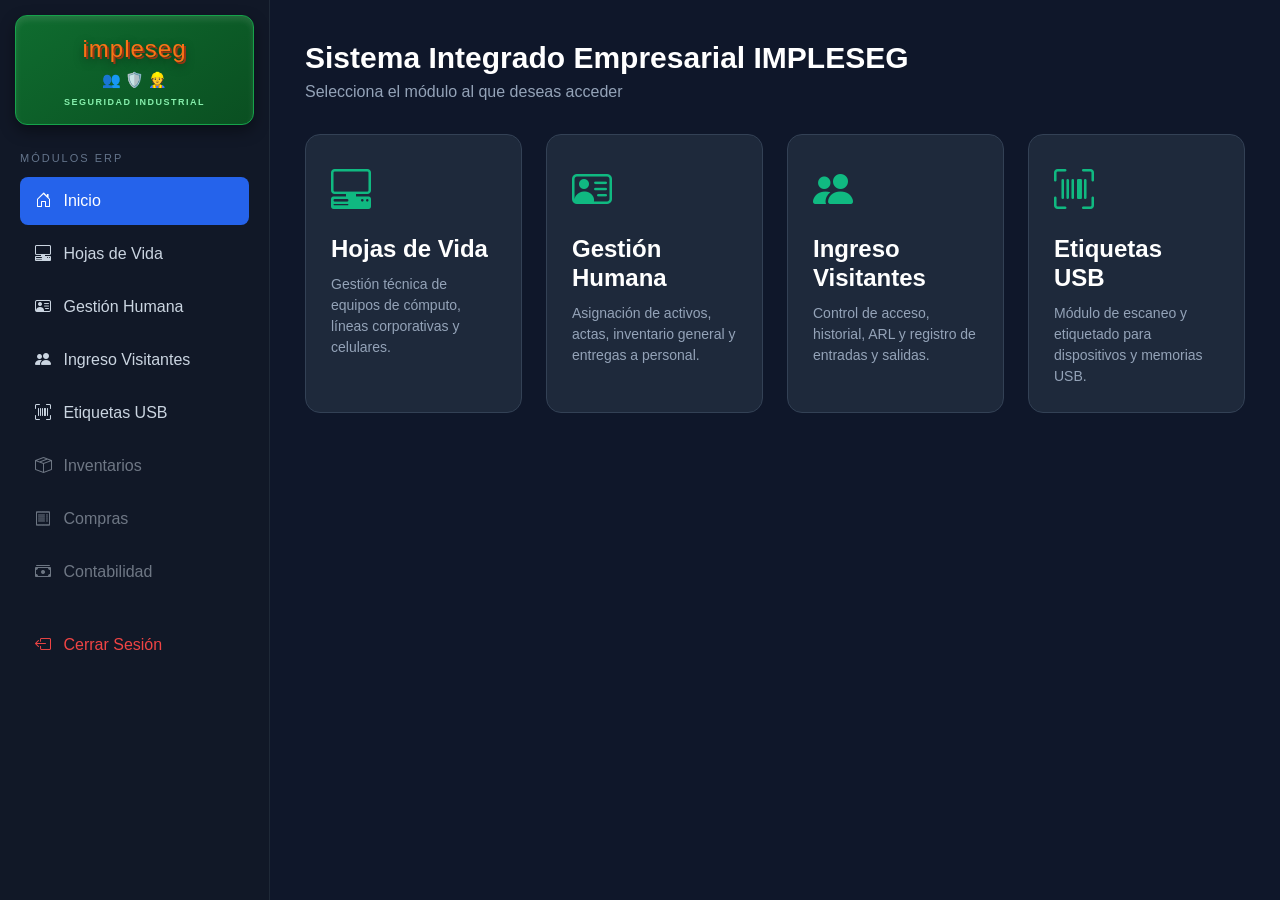
==== commit 0588c2a2: "Feature: Incluir modulo de visitantes en la navegacion de index.html" ====
--- a/app/templates/index.html
+++ b/app/templates/index.html
@@ -65,7 +65,8 @@
 <body>
 
     <div class="sidebar">
-        <div class="brand-banner" onclick="window.location.href='/'">
+        <!-- Volver al Inicio ERP -->
+        <div class="brand-banner" onclick="window.location.href='/'" title="Volver al Menú Principal">
             <div class="logo-text">impleseg</div>
             <div class="logo-icons">👥 🛡️ 👷</div>
             <div class="logo-sub">SEGURIDAD INDUSTRIAL</div>
@@ -76,7 +77,8 @@
             <a href="/" class="active"><i class="bi bi-house-door me-2"></i> Inicio</a>
             <a href="/hojas_vida"><i class="bi bi-pc-display-horizontal me-2"></i> Hojas de Vida</a>
             <a href="/gestion-humana"><i class="bi bi-person-vcard me-2"></i> Gestión Humana</a>
-            <a href="/etiquetas_usb"><i class="bi bi-upc-scan me-2"></i> Etiquetas USB</a>
+            <a href="/visitantes"><i class="bi bi-people-fill me-2"></i> Ingreso Visitantes</a>
+            <a href="/etiquetas/"><i class="bi bi-upc-scan me-2"></i> Etiquetas USB</a>
             <a class="disabled-link"><i class="bi bi-box-seam me-2"></i> Inventarios</a>
             <a class="disabled-link"><i class="bi bi-receipt me-2"></i> Compras</a>
             <a class="disabled-link"><i class="bi bi-cash-stack me-2"></i> Contabilidad</a>
@@ -89,22 +91,29 @@
         <div class="page-subtitle">Selecciona el módulo al que deseas acceder</div>
 
         <div class="row g-4">
-            <div class="col-md-4">
+            <div class="col-md-3">
                 <div class="module-card" onclick="window.location.href='/hojas_vida'">
                     <i class="bi bi-pc-display-horizontal"></i>
                     <h4>Hojas de Vida</h4>
                     <p>Gestión técnica de equipos de cómputo, líneas corporativas y celulares.</p>
                 </div>
             </div>
-            <div class="col-md-4">
+            <div class="col-md-3">
                 <div class="module-card" onclick="window.location.href='/gestion-humana'">
                     <i class="bi bi-person-vcard"></i>
                     <h4>Gestión Humana</h4>
                     <p>Asignación de activos, actas, inventario general y entregas a personal.</p>
                 </div>
             </div>
-            <div class="col-md-4">
-                <div class="module-card" onclick="window.location.href='/etiquetas_usb'">
+            <div class="col-md-3">
+                <div class="module-card" onclick="window.location.href='/visitantes'">
+                    <i class="bi bi-people-fill"></i>
+                    <h4>Ingreso Visitantes</h4>
+                    <p>Control de acceso, historial, ARL y registro de entradas y salidas.</p>
+                </div>
+            </div>
+            <div class="col-md-3">
+                <div class="module-card" onclick="window.location.href='/etiquetas/'">
                     <i class="bi bi-upc-scan"></i>
                     <h4>Etiquetas USB</h4>
                     <p>Módulo de escaneo y etiquetado para dispositivos y memorias USB.</p>
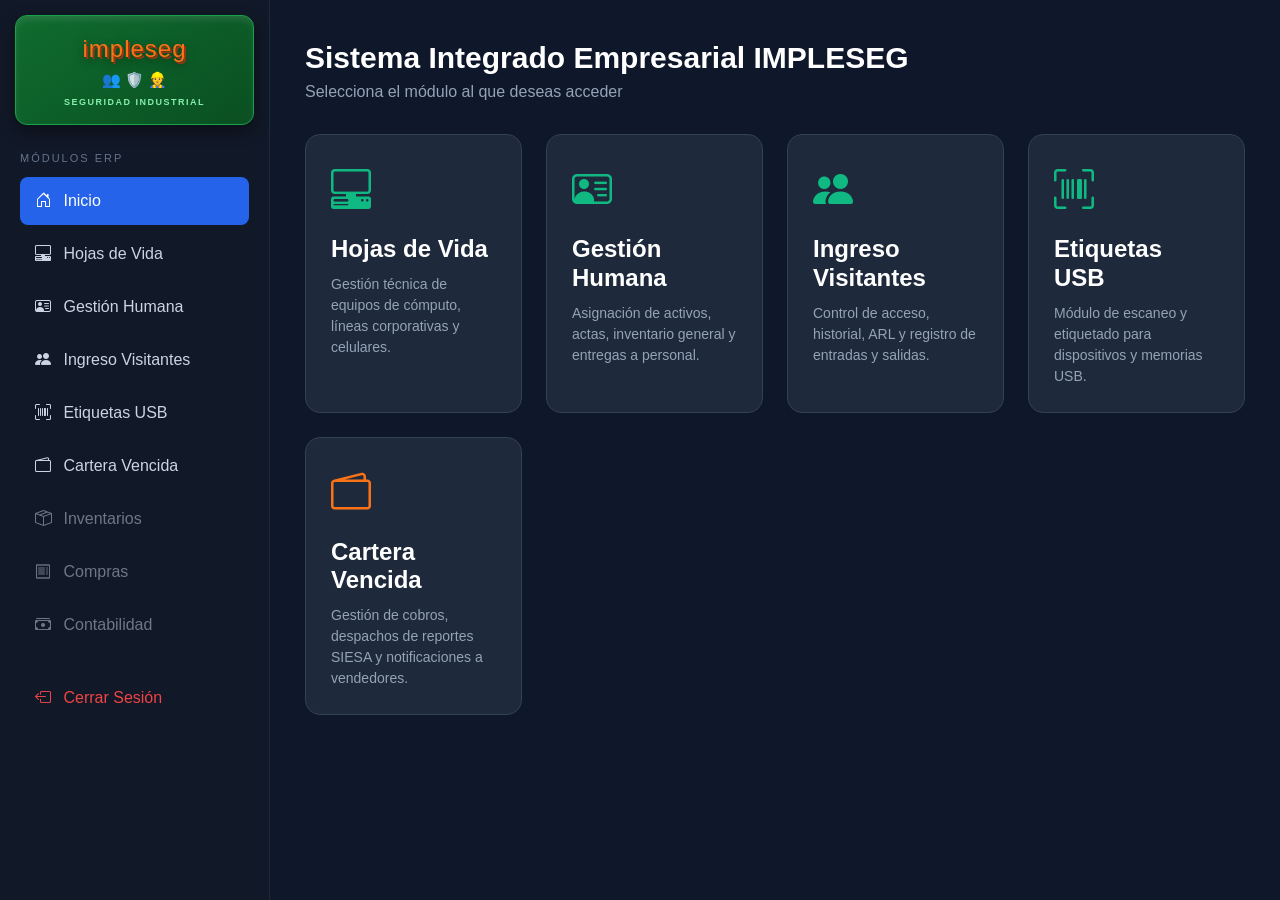
==== commit 5caf06a8: "Feat: Agregar tarjeta de Cartera al inicio y conectar tabla SIESA" ====
--- a/app/templates/index.html
+++ b/app/templates/index.html
@@ -59,6 +59,10 @@
         .module-card i { font-size: 40px; color: #10b981; margin-bottom: 15px; display: block; }
         .module-card h4 { color: white; font-weight: 700; margin-bottom: 10px; }
         .module-card p { color: #94a3b8; font-size: 14px; margin: 0; }
+        
+        /* Color especial para tarjeta Cartera */
+        .module-card.cartera:hover { border-color: #f97316; }
+        .module-card.cartera i { color: #f97316; }
     </style>
 </head>
 
@@ -79,6 +83,7 @@
             <a href="/gestion-humana"><i class="bi bi-person-vcard me-2"></i> Gestión Humana</a>
             <a href="/visitantes"><i class="bi bi-people-fill me-2"></i> Ingreso Visitantes</a>
             <a href="/etiquetas/"><i class="bi bi-upc-scan me-2"></i> Etiquetas USB</a>
+            <a href="/cartera"><i class="bi bi-wallet2 me-2"></i> Cartera Vencida</a>
             <a class="disabled-link"><i class="bi bi-box-seam me-2"></i> Inventarios</a>
             <a class="disabled-link"><i class="bi bi-receipt me-2"></i> Compras</a>
             <a class="disabled-link"><i class="bi bi-cash-stack me-2"></i> Contabilidad</a>
@@ -119,6 +124,13 @@
                     <p>Módulo de escaneo y etiquetado para dispositivos y memorias USB.</p>
                 </div>
             </div>
+            <div class="col-md-3">
+                <div class="module-card cartera" onclick="window.location.href='/cartera'">
+                    <i class="bi bi-wallet2"></i>
+                    <h4>Cartera Vencida</h4>
+                    <p>Gestión de cobros, despachos de reportes SIESA y notificaciones a vendedores.</p>
+                </div>
+            </div>
         </div>
     </div>
 
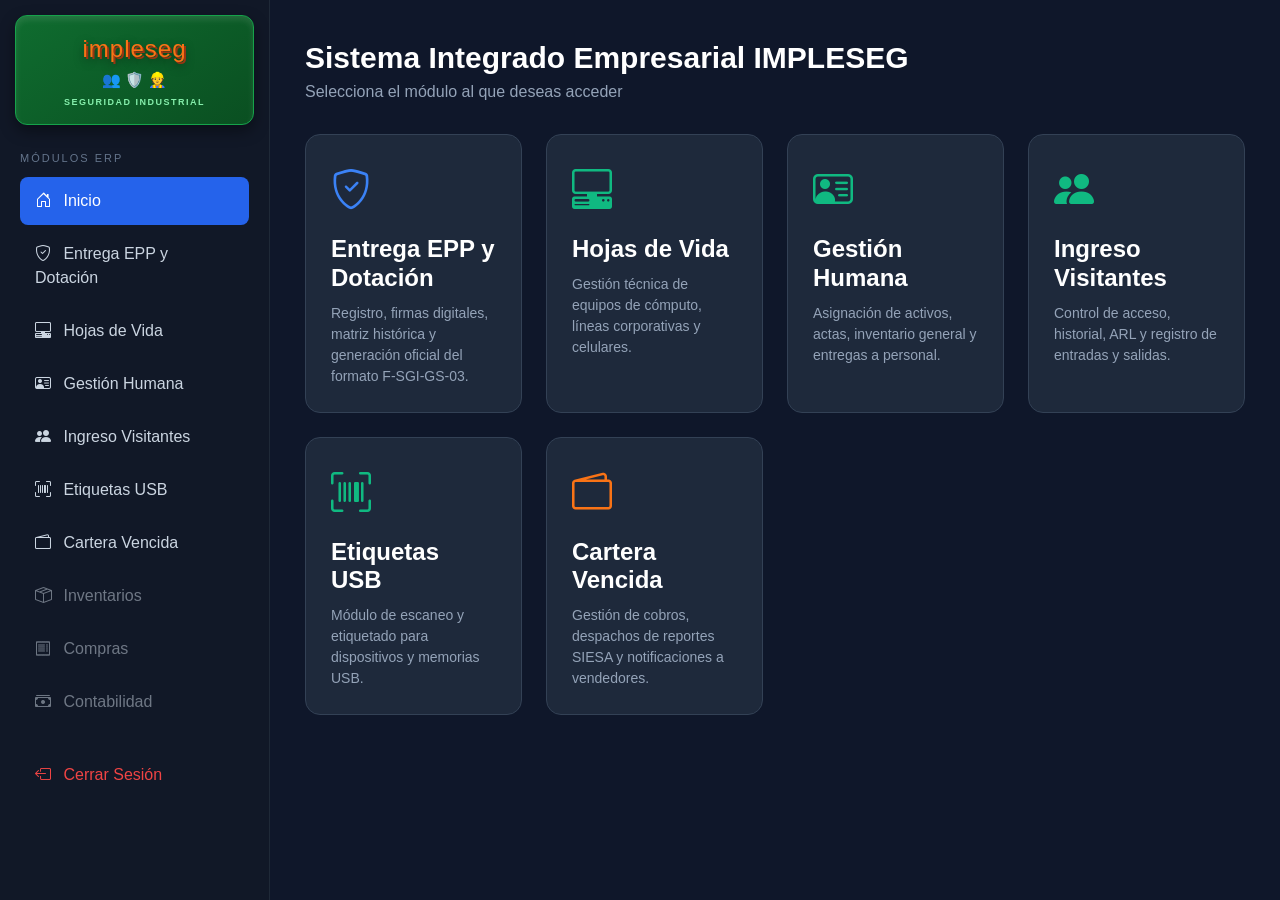
==== commit 7a196d30: "feat: Agregar tarjeta y link de EPP en plantilla oficial index.html" ====
--- a/app/templates/index.html
+++ b/app/templates/index.html
@@ -60,6 +60,10 @@
         .module-card h4 { color: white; font-weight: 700; margin-bottom: 10px; }
         .module-card p { color: #94a3b8; font-size: 14px; margin: 0; }
         
+        /* Estilo especial para módulo EPP */
+        .module-card.epp:hover { border-color: #3b82f6; }
+        .module-card.epp i { color: #3b82f6; }
+
         /* Color especial para tarjeta Cartera */
         .module-card.cartera:hover { border-color: #f97316; }
         .module-card.cartera i { color: #f97316; }
@@ -79,6 +83,7 @@
         <div class="menu">
             <div class="menu-title">MÓDULOS ERP</div>
             <a href="/" class="active"><i class="bi bi-house-door me-2"></i> Inicio</a>
+            <a href="/epp"><i class="bi bi-shield-check me-2"></i> Entrega EPP y Dotación</a>
             <a href="/hojas_vida"><i class="bi bi-pc-display-horizontal me-2"></i> Hojas de Vida</a>
             <a href="/gestion-humana"><i class="bi bi-person-vcard me-2"></i> Gestión Humana</a>
             <a href="/visitantes"><i class="bi bi-people-fill me-2"></i> Ingreso Visitantes</a>
@@ -96,6 +101,13 @@
         <div class="page-subtitle">Selecciona el módulo al que deseas acceder</div>
 
         <div class="row g-4">
+            <div class="col-md-3">
+                <div class="module-card epp" onclick="window.location.href='/epp'">
+                    <i class="bi bi-shield-check"></i>
+                    <h4>Entrega EPP y Dotación</h4>
+                    <p>Registro, firmas digitales, matriz histórica y generación oficial del formato F-SGI-GS-03.</p>
+                </div>
+            </div>
             <div class="col-md-3">
                 <div class="module-card" onclick="window.location.href='/hojas_vida'">
                     <i class="bi bi-pc-display-horizontal"></i>
